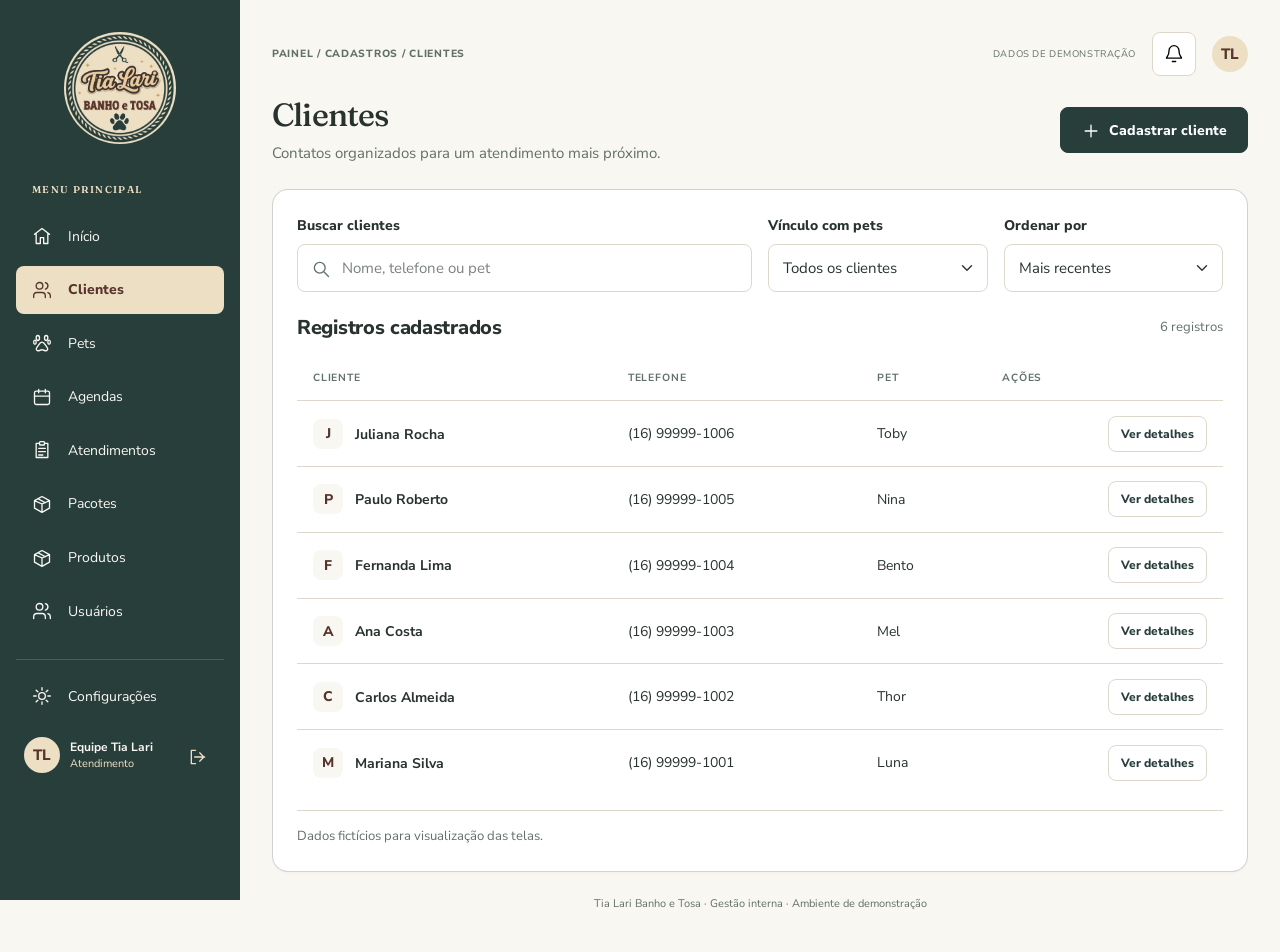
==== clientes.html @ b7acdd8f "Upload do sistema para o github" ====
<!doctype html>
<html lang="pt-BR">
<head>
  <meta charset="utf-8">
  <meta name="viewport" content="width=device-width, initial-scale=1">
  <meta name="theme-color" content="#283e3b">
  <title>Clientes · Tia Lari Banho e Tosa</title>
  <link rel="icon" href="assets/images/logo.png" type="image/png">
  <link rel="stylesheet" href="assets/vendor/bootstrap/bootstrap.min.css">
  <link rel="stylesheet" href="assets/css/theme.css">
  <link rel="stylesheet" href="assets/css/layout.css">
  <link rel="stylesheet" href="assets/css/pages.css">
  <script defer src="assets/vendor/bootstrap/bootstrap.bundle.min.js"></script>
  <script defer src="assets/js/data/demo.js"></script>
  <script defer src="assets/js/components/ui.js"></script>
  <script defer src="assets/js/components/layout.js"></script>
  <script defer src="assets/js/pages/lists.js"></script>
</head>
<body data-page="clientes" data-breadcrumb="Cadastros / Clientes">
  <a class="skip-link" href="#main-content">Pular para o conteúdo</a>
  <div id="app-sidebar"></div>
  <div class="app-workspace">
    <div class="page-container">
      <div id="app-header"></div>
      <main id="main-content" tabindex="-1">
        <header class="page-heading d-flex flex-wrap justify-content-between align-items-center gap-3 mb-4">
          <div><h1>Clientes</h1><p class="text-body-secondary mb-0 mt-2">Contatos organizados para um atendimento mais próximo.</p></div><a href="novo-cliente.html" class="btn btn-primary"><span data-icon="plus"></span>Cadastrar cliente</a>
        </header>
        <section class="card"><div class="card-body"><form class="row g-3 mb-4" role="search" id="filters"><div class="col-lg-6"><label for="search" class="form-label">Buscar clientes</label><div class="search-input"><span data-icon="search"></span><input class="form-control" id="search" type="search" placeholder="Nome, telefone ou pet" autocomplete="off"></div></div><div class="col-sm-6 col-lg-3"><label for="filter" class="form-label">Vínculo com pets</label><select id="filter" class="form-select"><option value="">Todos os clientes</option><option value="with">Com pets</option><option value="without">Sem pets</option></select></div><div class="col-sm-6 col-lg-3"><label for="sort" class="form-label">Ordenar por</label><select id="sort" class="form-select"><option value="recent">Mais recentes</option><option value="asc">Nome: A a Z</option><option value="desc">Nome: Z a A</option></select></div></form><div class="d-flex align-items-center justify-content-between gap-3 mb-3"><h2 class="h5 mb-0">Registros cadastrados</h2><span id="result-count" class="small text-body-secondary" aria-live="polite"></span></div><div class="table-responsive"><table class="table align-middle mb-0"><caption class="visually-hidden">Lista de clientes de demonstração</caption><thead><tr><th scope="col">Cliente</th><th scope="col">Telefone</th><th scope="col">Pet</th><th scope="col">Ações</th></tr></thead><tbody id="records"></tbody></table></div><div id="empty-state" class="empty-state text-center py-5" hidden><span class="icon-tile mx-auto mb-3" data-icon="search"></span><h3 class="h5">Nenhum cliente encontrado</h3><p class="text-body-secondary">Tente outro termo ou altere os filtros.</p><button class="btn btn-outline-primary" type="button" id="clear-filters">Limpar filtros</button></div><div class="list-footer small text-body-secondary mt-3 pt-3">Dados fictícios para visualização das telas.</div></div></section>
      </main>
      <footer class="app-footer">Tia Lari Banho e Tosa · Gestão interna · Ambiente de demonstração</footer>
    </div>
  </div>
  <div id="app-feedback"></div>
</body>
</html>
---- assets/css/theme.css ----
@font-face {
  font-family: "Nunito Sans";
  src: url("../fonts/nunito-sans.woff2") format("woff2");
  font-weight: 400 800;
  font-display: swap;
}
@font-face {
  font-family: Fraunces;
  src: url("../fonts/fraunces.woff2") format("woff2");
  font-weight: 400 600;
  font-display: swap;
}
:root {
  --tl-green: #283e3b;
  --tl-green-dark: #1d302d;
  --tl-cream: #eddfc4;
  --tl-brown: #57352c;
  --tl-gold: #bc8c48;
  --bs-body-bg: #f9f7f2;
  --bs-body-color: #28332f;
  --bs-secondary-color: #62706a;
  --bs-border-color: #ded8cc;
  --bs-body-font-family: "Nunito Sans", system-ui, sans-serif;
  --bs-body-font-size: .9375rem;
  --bs-primary: #283e3b;
  --bs-primary-rgb: 40, 62, 59;
  --bs-link-color: #283e3b;
  --bs-link-hover-color: #57352c;
  --bs-border-radius: .5rem;
}
body { -webkit-font-smoothing: antialiased; }
h1, h2 { font-family: Fraunces, Georgia, serif; font-weight: 500; letter-spacing: -.025em; }
h1 { font-size: clamp(1.8rem, 2.5vw, 2.25rem); }
h2.h4, h2.h5 { font-family: var(--bs-body-font-family); font-weight: 800; letter-spacing: -.015em; }
a { text-underline-offset: 3px; }
button, a, input, select, textarea { touch-action: manipulation; }
:focus-visible { outline: 3px solid var(--tl-gold); outline-offset: 4px; }
[hidden] { display: none !important; }
.icon { width: 20px; height: 20px; flex-shrink: 0; vertical-align: middle; }
.btn { display: inline-flex; align-items: center; justify-content: center; gap: .5rem; min-height: 46px; padding: .7rem 1.25rem; font-size: .875rem; font-weight: 800; }
.btn-primary {
  --bs-btn-bg: var(--tl-green);
  --bs-btn-border-color: var(--tl-green);
  --bs-btn-hover-bg: var(--tl-green-dark);
  --bs-btn-hover-border-color: var(--tl-green-dark);
  --bs-btn-active-bg: var(--tl-green-dark);
  --bs-btn-active-border-color: var(--tl-green-dark);
  --bs-btn-disabled-bg: var(--tl-green);
  --bs-btn-disabled-border-color: var(--tl-green);
  --bs-btn-focus-shadow-rgb: 188, 140, 72;
}
.btn-outline-primary {
  --bs-btn-color: var(--tl-green);
  --bs-btn-border-color: var(--bs-border-color);
  --bs-btn-hover-bg: var(--tl-green);
  --bs-btn-hover-border-color: var(--tl-green);
  --bs-btn-active-bg: var(--tl-green-dark);
  --bs-btn-active-border-color: var(--tl-green-dark);
  --bs-btn-focus-shadow-rgb: 188, 140, 72;
  background: white;
}
.btn-link { min-height: 32px; color: var(--tl-brown); font-weight: 600; }
.card { background: white; border-radius: 1rem; box-shadow: 0 2px 2px #57352c05; }
.card-body { padding: 1.5rem; }
.form-label { font-size: .875rem; font-weight: 800; margin-bottom: .5rem; }
.form-control, .form-select { min-height: 48px; background-color: white; font-size: .9375rem; padding: .7rem .9rem; }
.form-control::placeholder { color: #7b837e; opacity: 1; }
.form-control:focus, .form-select:focus { border-color: var(--tl-gold); box-shadow: 0 0 0 .2rem #bc8c4826; }
textarea.form-control { resize: vertical; }
.required-mark { color: var(--tl-brown); }
.table { --bs-table-bg: transparent; --bs-table-color: var(--bs-body-color); --bs-table-border-color: var(--bs-border-color); font-size: .875rem; }
.table > :not(caption) > * > * { padding: .9rem 1rem; }
.table thead th { font-size: .65rem; text-transform: uppercase; letter-spacing: .08em; color: var(--bs-secondary-color); white-space: nowrap; }
.table tbody tr:last-child > * { border-bottom: 0; }
.table tbody th { font-weight: 700; }
.status-badge { display: inline-block; padding: .3rem .55rem; border: 1px solid var(--bs-border-color); border-radius: .35rem; background: var(--bs-body-bg); font-size: .6875rem; font-weight: 800; white-space: nowrap; }
.status-warm { background: var(--tl-cream); border-color: var(--tl-cream); color: var(--tl-brown); }
.eyebrow { font-size: .65rem; letter-spacing: .14em; text-transform: uppercase; font-weight: 800; }
.icon-tile { display: grid; place-items: center; width: 48px; height: 48px; flex-shrink: 0; border-radius: .75rem; background: var(--bs-body-bg); color: var(--tl-brown); }
.pet-initial { display: inline-grid; place-items: center; width: 30px; height: 30px; margin-right: .75rem; border-radius: .5rem; background: var(--bs-body-bg); color: var(--tl-brown); font-weight: 800; }
.text-link { font-weight: 800; color: var(--tl-brown); }
.skip-link { position: fixed; top: -100px; left: 1rem; z-index: 2000; padding: .75rem 1rem; border-radius: .5rem; background: white; color: var(--tl-green); }
.skip-link:focus { top: 1rem; }
.modal-content { background: white; border-radius: 1rem; }
.modal-header, .modal-footer { padding: 1.25rem 1.5rem; }
.modal-body { padding: 1.5rem; }
.toast { background: var(--tl-green); color: white; border: 0; }
@media (prefers-reduced-motion: reduce) {
  *, *::before, *::after { animation: none !important; transition: none !important; scroll-behavior: auto !important; }
}
---- assets/css/layout.css ----
:root { --tl-sidebar-width: 240px; }
.app-sidebar { --bs-offcanvas-width: var(--tl-sidebar-width); background: var(--tl-green) !important; color: var(--bs-body-bg); }
.sidebar-inner { display: flex; flex-direction: column; width: 100%; min-height: 100%; padding: 1.5rem 1rem 1rem; }
.brand { display: block; align-self: center; margin: .5rem 0 1.75rem; }
.brand img { width: 112px; height: 112px; object-fit: contain; border-radius: 50%; }
.sidebar-label { padding: .75rem 1rem; font-size: .625rem; letter-spacing: .13em; font-weight: 800; color: var(--tl-cream); }
.sidebar-nav { gap: .35rem; }
.sidebar-nav .nav-link { display: flex; gap: 1rem; align-items: center; width: 100%; padding: .8rem 1rem; min-height: 48px; color: var(--bs-body-bg); border: 0; background: transparent; border-radius: .5rem; text-align: left; font-size: .875rem; }
.sidebar-nav .nav-link:hover { background: #ffffff0d; color: white; }
.sidebar-nav .nav-link.active { color: var(--tl-brown); background: var(--tl-cream); font-weight: 800; }
.sidebar-bottom { border-top: 1px solid #eddfc430; padding-top: .75rem; margin-top: auto; }
.profile { display: flex; align-items: center; gap: .65rem; padding: 1rem .5rem 0; }
.avatar { width: 36px; height: 36px; border-radius: 50%; display: inline-grid; place-items: center; flex-shrink: 0; font-weight: 800; color: var(--tl-brown); background: var(--tl-cream); }
.profile strong { display: block; font-size: .75rem; }
.profile small { display: block; font-size: .6875rem; color: var(--tl-cream); }
.profile-logout { color: var(--tl-cream); margin-left: auto; padding: .5rem; border-radius: .4rem; }
.app-workspace { min-height: 100vh; padding: 2rem; }
.page-container { max-width: 1280px; margin: 0 auto; }
.app-header { display: flex; align-items: center; gap: .75rem; margin-bottom: 1.25rem; min-height: 44px; }
.app-breadcrumb { flex: 1; min-width: 0; margin: 0; color: var(--bs-secondary-color); font-size: .65rem; font-weight: 800; letter-spacing: .07em; text-transform: uppercase; }
.header-tools { display: flex; align-items: center; gap: 1rem; }
.demo-label { font-size: .6rem; color: var(--bs-secondary-color); letter-spacing: .06em; text-transform: uppercase; }
.icon-button { width: 44px; height: 44px; min-height: 44px; padding: 0; border: 1px solid var(--bs-border-color); background: white; border-radius: .5rem; display: inline-grid; place-items: center; }
.sidebar-close { color: var(--tl-cream); background: transparent; border: 1px solid #ffffff30; margin-left: auto; }
.app-footer { padding: 1.5rem 0 .5rem; color: var(--bs-secondary-color); font-size: .6875rem; text-align: center; }
@media (min-width: 992px) {
  .app-sidebar { position: fixed; top: 0; bottom: 0; left: 0; width: var(--tl-sidebar-width); z-index: 1030; }
  .app-sidebar .offcanvas-body { display: flex; padding: 0; overflow-y: auto; }
  .app-workspace { margin-left: var(--tl-sidebar-width); }
}
@media (max-width: 991.98px) {
  .app-sidebar .offcanvas-body { padding: 0; }
  .app-workspace { padding: 1.5rem; }
}
@media (max-width: 575.98px) {
  .app-workspace { padding: 1rem; }
  .header-tools { gap: .5rem; }
  .demo-label, .header-tools > .avatar { display: none; }
  .app-breadcrumb { font-size: .6rem; }
  .page-heading > .btn { width: 100%; }
  .card-body { padding: 1rem; }
}
---- assets/css/pages.css ----
/* Dashboard */
.welcome-banner { background: var(--tl-cream); border-radius: 1rem; padding: 1.25rem 1.5rem; color: var(--tl-brown); }
.welcome-banner h2 { color: var(--bs-body-color); }
.welcome-banner p { font-size: .875rem; }
.metric-value { display: block; font-size: 2rem; line-height: 1.3; letter-spacing: -.03em; }
.metric-card .card-body { padding: 1.5rem; }
/* Lists */
.search-input { position: relative; }
.search-input > span { position: absolute; left: .9rem; top: .8rem; color: var(--bs-secondary-color); pointer-events: none; }
.search-input input { padding-left: 2.75rem; }
.list-footer, .form-actions { border-top: 1px solid var(--bs-border-color); }
.table .btn { min-height: 36px; padding: .35rem .75rem; font-size: .75rem; }
.empty-state { border-top: 1px solid var(--bs-border-color); }
/* Registration forms */
.form-card { max-width: 960px; }
.form-card .card-body { padding: 2rem; }
.field-hint { background: var(--bs-body-bg); padding: 1rem; border-radius: .5rem; font-size: .8125rem; color: var(--bs-secondary-color); }
/* Login */
.login-layout { display: grid; grid-template-columns: 1fr 1fr; min-height: 100vh; }
.login-story { display: flex; flex-direction: column; align-items: flex-start; justify-content: space-between; gap: 2rem; padding: clamp(2rem, 4vw, 4rem); background: var(--tl-green); color: var(--tl-cream); }
.login-brand img { width: 136px; height: 136px; border-radius: 50%; }
.login-story h1 { max-width: 510px; font-size: clamp(2rem, 3.3vw, 3.2rem); line-height: 1.15; color: var(--tl-cream); }
.login-story p:not(.eyebrow) { max-width: 370px; opacity: .85; }
.story-signature { padding-top: 1.5rem; border-top: 1px solid #eddfc440; width: 100%; font-family: Fraunces, Georgia, serif; font-size: 1.25rem; }
.login-story footer { font-size: .6rem; letter-spacing: .12em; }
.login-main { display: grid; place-items: center; padding: 3rem; }
.login-content { width: 100%; max-width: 460px; }
.login-content .card-body { padding: 2rem; }
.login-content h2 { font-size: 1.8rem; }
.access-note { display: flex; align-items: center; justify-content: center; gap: .5rem; border-top: 1px solid var(--bs-border-color); padding-top: 1.25rem; color: var(--bs-secondary-color); font-size: .75rem; }
.access-note .icon { width: 16px; height: 16px; }
.demo-note { color: var(--bs-secondary-color); text-align: center; font-size: .75rem; line-height: 1.7; }
.password-toggle { padding: .5rem .85rem; }
@media (max-width: 991.98px) {
  .login-main { padding: 2rem; }
  .login-story { padding: 2rem; }
}
@media (max-width: 767.98px) {
  .login-layout { grid-template-columns: 1fr; }
  .login-story { gap: 1.5rem; padding: 1.5rem; }
  .login-brand img { width: 84px; height: 84px; }
  .login-story h1 { font-size: 1.8rem; max-width: 480px; }
  .login-story .eyebrow, .login-story p:not(.eyebrow), .story-signature, .login-story footer { display: none; }
  .login-main { padding: 1.5rem 1rem; }
  .login-content .card-body, .form-card .card-body { padding: 1.5rem; }
}
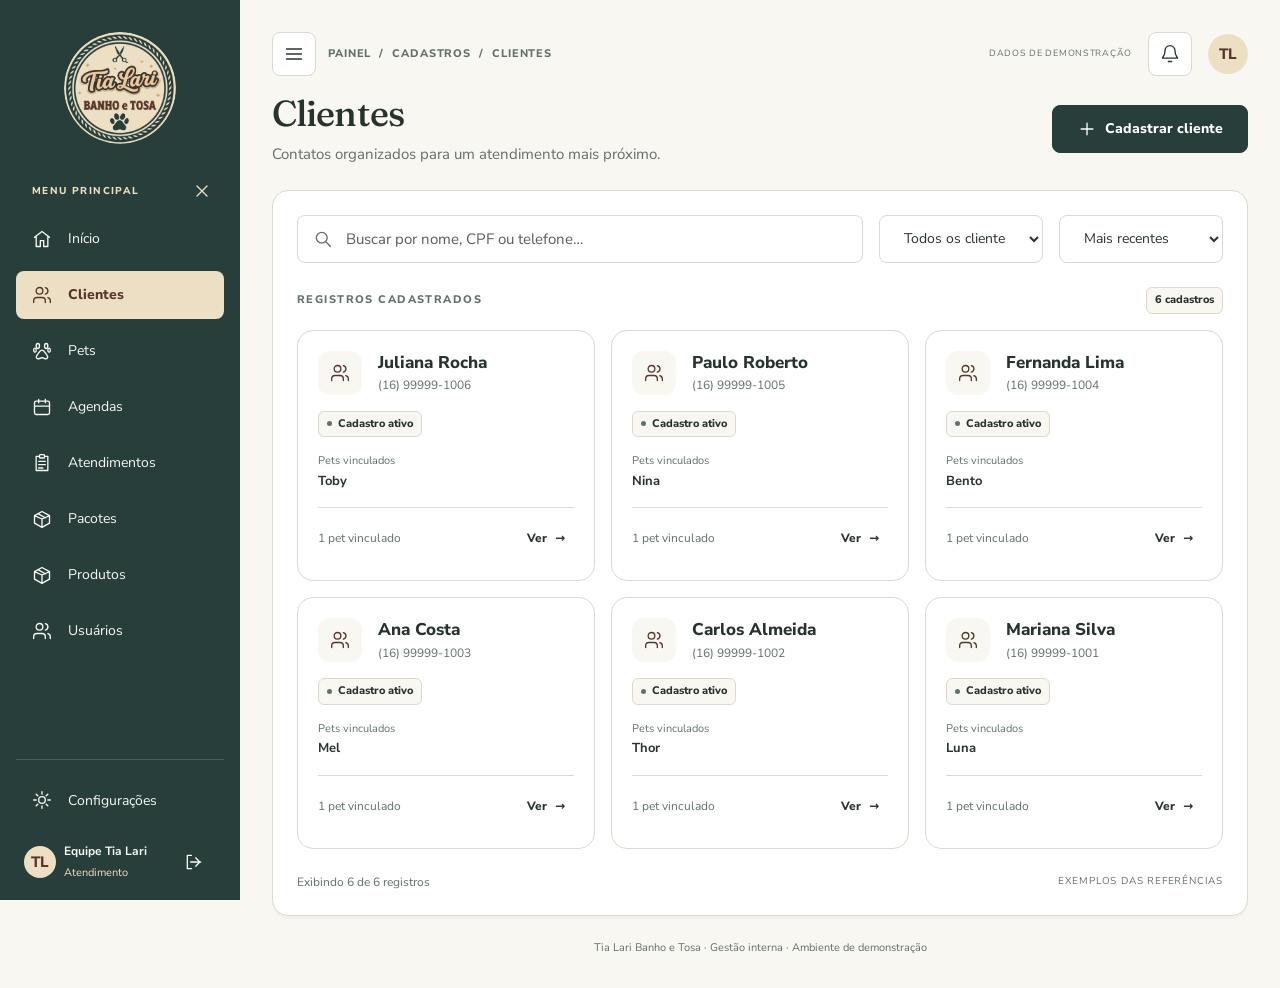
==== commit ea1b3e1d: "Restaura fidelidade visual das telas originais mantendo Bootstrap" ====
--- a/clientes.html
+++ b/clientes.html
@@ -19,16 +19,16 @@
 <body data-page="clientes" data-breadcrumb="Cadastros / Clientes">
   <a class="skip-link" href="#main-content">Pular para o conteúdo</a>
   <div id="app-sidebar"></div>
-  <div class="app-workspace">
-    <div class="page-container">
+  <div class="workspace">
+    <div class="tl-container">
       <div id="app-header"></div>
       <main id="main-content" tabindex="-1">
-        <header class="page-heading d-flex flex-wrap justify-content-between align-items-center gap-3 mb-4">
-          <div><h1>Clientes</h1><p class="text-body-secondary mb-0 mt-2">Contatos organizados para um atendimento mais próximo.</p></div><a href="novo-cliente.html" class="btn btn-primary"><span data-icon="plus"></span>Cadastrar cliente</a>
+        <header class="page-heading row-between">
+          <div><h1>Clientes</h1><p class="lead">Contatos organizados para um atendimento mais próximo.</p></div><a href="novo-cliente.html" class="btn btn-primary"><span data-icon="plus"></span>Cadastrar cliente</a>
         </header>
-        <section class="card"><div class="card-body"><form class="row g-3 mb-4" role="search" id="filters"><div class="col-lg-6"><label for="search" class="form-label">Buscar clientes</label><div class="search-input"><span data-icon="search"></span><input class="form-control" id="search" type="search" placeholder="Nome, telefone ou pet" autocomplete="off"></div></div><div class="col-sm-6 col-lg-3"><label for="filter" class="form-label">Vínculo com pets</label><select id="filter" class="form-select"><option value="">Todos os clientes</option><option value="with">Com pets</option><option value="without">Sem pets</option></select></div><div class="col-sm-6 col-lg-3"><label for="sort" class="form-label">Ordenar por</label><select id="sort" class="form-select"><option value="recent">Mais recentes</option><option value="asc">Nome: A a Z</option><option value="desc">Nome: Z a A</option></select></div></form><div class="d-flex align-items-center justify-content-between gap-3 mb-3"><h2 class="h5 mb-0">Registros cadastrados</h2><span id="result-count" class="small text-body-secondary" aria-live="polite"></span></div><div class="table-responsive"><table class="table align-middle mb-0"><caption class="visually-hidden">Lista de clientes de demonstração</caption><thead><tr><th scope="col">Cliente</th><th scope="col">Telefone</th><th scope="col">Pet</th><th scope="col">Ações</th></tr></thead><tbody id="records"></tbody></table></div><div id="empty-state" class="empty-state text-center py-5" hidden><span class="icon-tile mx-auto mb-3" data-icon="search"></span><h3 class="h5">Nenhum cliente encontrado</h3><p class="text-body-secondary">Tente outro termo ou altere os filtros.</p><button class="btn btn-outline-primary" type="button" id="clear-filters">Limpar filtros</button></div><div class="list-footer small text-body-secondary mt-3 pt-3">Dados fictícios para visualização das telas.</div></div></section>
+        <section class="section card list-panel" data-od-id="clientes-panel"><div class="searchbar"><div class="search-field"><svg viewBox="0 0 24 24" fill="none" stroke="currentColor" stroke-width="1.6" stroke-linecap="round" stroke-linejoin="round" aria-hidden="true"><circle cx="10.5" cy="10.5" r="6.5"/><path d="m16 16 5 5"/></svg><input class="input form-control" type="search" id="search" aria-label="Buscar nome, CPF ou telefone" placeholder="Buscar por nome, CPF ou telefone…" data-od-id="clientes-search"></div><select class="input form-select" id="status-filter" aria-label="Filtrar por vínculo com pets" data-od-id="clientes-filter"><option value="">Todos os clientes</option><option value="with">Com pets</option><option value="without">Sem pets</option></select><select class="input form-select" id="sort" aria-label="Ordenar registros" data-od-id="clientes-sort"><option value="original">Mais recentes</option><option value="asc">Nome: A a Z</option><option value="desc">Nome: Z a A</option></select></div><div class="row-between list-meta"><p class="eyebrow">Registros cadastrados</p><span class="tag" id="record-count" aria-live="polite"></span></div><div class="grid-3" id="records" data-od-id="clientes-grid"></div><div class="list-footer"><span id="list-summary" aria-live="polite"></span><span class="demo">Exemplos das referências</span></div></section>
       </main>
-      <footer class="app-footer">Tia Lari Banho e Tosa · Gestão interna · Ambiente de demonstração</footer>
+      <footer class="footer-note">Tia Lari Banho e Tosa · Gestão interna · Ambiente de demonstração</footer>
     </div>
   </div>
   <div id="app-feedback"></div>
--- a/assets/css/theme.css
+++ b/assets/css/theme.css
@@ -1,90 +1,1058 @@
-@font-face {
-  font-family: "Nunito Sans";
-  src: url("../fonts/nunito-sans.woff2") format("woff2");
-  font-weight: 400 800;
-  font-display: swap;
+@font-face { font-family: 'Nunito Sans'; font-weight: 400 800; font-display: swap; src: url('../fonts/nunito-sans.woff2') format('woff2'); }
+@font-face { font-family: 'Fraunces'; font-weight: 400 600; font-display: swap; src: url('../fonts/fraunces.woff2') format('woff2'); }
+
+:root {
+  --bg:#F9F7F2;
+  --surface:#ffffff;
+  --fg:#28332f;
+  --muted:#62706a;
+  --border:#ded8cc;
+  --accent:#283E3B;
+  --cream:#EDDFC4;
+  --brown:#57352C;
+  --gold:#BC8C48;
+  --accent-soft:color-mix(in oklch,var(--accent) 8%,var(--surface));
+  --fg-soft:color-mix(in oklch,var(--fg) 4%,var(--surface));
+  --font-display:'Fraunces',Georgia,serif;
+  --font-body:'Nunito Sans',system-ui,-apple-system,'Segoe UI',sans-serif;
+  --font-mono:ui-monospace,Consolas,monospace;
+  --fs-h1:36px;
+  --fs-h2:24px;
+  --fs-h3:18px;
+  --fs-body:15px;
+  --fs-meta:12px;
+  --gap-xs:8px;
+  --gap-sm:16px;
+  --gap-md:24px;
+  --gap-lg:32px;
+  --gap-xl:48px;
+  --gap-2xl:64px;
+  --container:1200px;
+  --gutter:32px;
+  --radius:8px;
+  --radius-lg:16px}
+
+
+
+[hidden] {
+  display:none!important}
+.metrics {
+  gap:16px!important;
+  margin-bottom:24px!important}
+.metric {
+  min-height:120px!important}
+.ds-table th,.ds-table td {
+  padding:10px 16px!important}
+.mini-avatar {
+  width:28px!important;
+  height:28px!important}
+.agenda-foot {
+  display:none}
+.topline {
+  margin-bottom:16px!important}
+.welcome {
+  padding:16px 24px!important}
+.profile>div {
+  min-width:0}
+.profile strong {
+  font-size:12px!important}
+.profile {
+  gap:8px!important}
+.profile a {
+  flex-shrink:0}
+.profile>.avatar {
+  width:32px;
+  height:32px}
+.top-tools .demo {
+  font-size:9px}
+*,*::before,*::after {
+  box-sizing:border-box}
+html {
+  -webkit-text-size-adjust:100%}
+body {
+  margin:0;
+  background:var(--bg);
+  color:var(--fg);
+  font-family:var(--font-body);
+  font-size:var(--fs-body);
+  line-height:1.5;
+  -webkit-font-smoothing:antialiased}
+img,svg {
+  display:block;
+  max-width:100%}
+a {
+  color:inherit;
+  text-decoration:none}
+button,input,select,textarea {
+  font:inherit}
+button {
+  cursor:pointer}
+button,a,input,select,textarea {
+  touch-action:manipulation}
+p {
+  text-wrap:pretty}
+h1,h2,h3,h4 {
+  text-wrap:balance;
+  margin:0}
+h1,h2 {
+  font-family:var(--font-display);
+  font-weight:500;
+  letter-spacing:-.025em}
+h1 {
+  font-size:36px;
+  line-height:1.2}
+h2 {
+  font-size:24px;
+  line-height:1.3}
+h3 {
+  font-size:17px;
+  line-height:1.4}
+p {
+  margin:0}
+button svg,a svg {
+  pointer-events:none}
+svg {
+  width:20px;
+  height:20px;
+  flex-shrink:0}
+button {
+  color:inherit}
+button:disabled {
+  cursor:not-allowed;
+  opacity:.5}
+:focus-visible {
+  outline:3px solid var(--gold);
+  outline-offset:4px}
+::placeholder {
+  color:var(--muted);
+  opacity:1}
+
+.tl-container {
+  max-width:var(--container);
+  margin-inline:auto}
+.section {
+  margin-bottom:24px}
+.stack {
+  display:flex;
+  flex-direction:column;
+  gap:24px}
+.tl-row {
+  display:flex;
+  align-items:center;
+  gap:16px}
+.row-between {
+  display:flex;
+  align-items:center;
+  justify-content:space-between;
+  gap:24px}
+.grid-2 {
+  display:grid;
+  grid-template-columns:repeat(2,minmax(0,1fr));
+  gap:24px}
+.grid-3 {
+  display:grid;
+  grid-template-columns:repeat(3,minmax(0,1fr));
+  gap:16px}
+.grid-4 {
+  display:grid;
+  grid-template-columns:repeat(4,minmax(0,1fr));
+  gap:24px}
+.grid-2-1 {
+  display:grid;
+  grid-template-columns:2fr 1fr;
+  gap:32px}
+.grid-1-2 {
+  display:grid;
+  grid-template-columns:1fr 2fr;
+  gap:32px}
+.lead {
+  font-size:15px;
+  color:var(--muted);
+  margin-top:8px}
+.eyebrow {
+  font-size:11px;
+  letter-spacing:.13em;
+  text-transform:uppercase;
+  font-weight:800;
+  color:var(--muted)}
+.meta {
+  font-size:12px;
+  color:var(--muted)}
+.num {
+  font-variant-numeric:tabular-nums}
+.btn {
+  display:inline-flex;
+  align-items:center;
+  justify-content:center;
+  gap:8px;
+  min-height:48px;
+  padding:12px 24px;
+  border-radius:8px;
+  border:1px solid var(--border);
+  font-size:14px;
+  font-weight:800;
+  transition:background .15s,border-color .15s,transform .15s}
+.btn:active {
+  transform:translateY(1px)}
+.btn-primary {
+  background:var(--accent);
+  color:var(--surface);
+  border-color:var(--accent)}
+.btn-primary:hover {
+  background:var(--fg);
+  border-color:var(--fg);
+  color:var(--surface)}
+.btn-secondary {
+  background:var(--surface);
+  color:var(--fg)}
+.btn-secondary:hover {
+  border-color:var(--fg);
+  background:var(--bg)}
+.btn-ghost {
+  background:transparent;
+  border-color:transparent;
+  color:var(--fg);
+  padding:8px 12px}
+.btn-ghost:hover {
+  background:var(--cream);
+  color:var(--fg)}
+.btn-arrow::after {
+  content:'→'}
+.card {
+  background:var(--surface);
+  border:1px solid var(--border);
+  border-radius:16px;
+  padding:24px;
+  box-shadow:0 3px 0 color-mix(in oklch,var(--brown) 3%,transparent)}
+.card-flat {
+  background:transparent;
+  border:0;
+  padding:0}
+.card-rule {
+  border-top:1px solid var(--border);
+  padding-top:24px}
+.feature-mark {
+  width:48px;
+  height:48px;
+  display:grid;
+  place-items:center;
+  border-radius:12px;
+  background:var(--bg);
+  color:var(--brown)}
+.stat-num {
+  font-size:32px;
+  font-weight:700;
+  letter-spacing:-.03em}
+.stat-label {
+  font-size:14px;
+  color:var(--muted)}
+.pill,.tag {
+  display:inline-flex;
+  align-items:center;
+  gap:6px;
+  border-radius:6px;
+  font-size:11px;
+  padding:4px 8px;
+  font-weight:800;
+  background:var(--bg);
+  color:var(--fg);
+  border:1px solid var(--border)}
+.pill::before {
+  content:'';
+  width:5px;
+  height:5px;
+  border-radius:50%;
+  background:var(--muted)}
+.pill.tl-progress {
+  background:var(--cream);
+  color:var(--brown);
+  border-color:var(--cream)}
+.field {
+  display:flex;
+  flex-direction:column;
+  gap:8px;
+  min-width:0}
+.field label {
+  font-size:13px;
+  font-weight:800}
+.input,.textarea {
+  width:100%;
+  min-height:48px;
+  padding:12px 16px;
+  background:var(--surface);
+  border:1px solid var(--border);
+  border-radius:8px;
+  color:var(--fg)}
+.input:hover,.textarea:hover {
+  border-color:var(--muted)}
+.input:focus,.textarea:focus {
+  border-color:var(--accent);
+  outline:2px solid var(--accent);
+  outline-offset:2px}
+.textarea {
+  min-height:104px;
+  resize:vertical}
+.ds-table {
+  width:100%;
+  border-collapse:collapse;
+  font-size:14px}
+.ds-table th,.ds-table td {
+  padding:16px;
+  text-align:left;
+  border-bottom:1px solid var(--border)}
+.ds-table th {
+  font-size:10px;
+  letter-spacing:.1em;
+  text-transform:uppercase;
+  color:var(--muted);
+  font-weight:800}
+.ds-table tbody tr:last-child td {
+  border-bottom:0}
+.ds-table tbody tr:hover {
+  background:var(--bg)}
+.rule {
+  border:0;
+  border-top:1px solid var(--border);
+  margin:0}
+.log-row {
+  display:grid;
+  grid-template-columns:80px 1fr 120px;
+  gap:24px;
+  padding:16px 0;
+  border-top:1px solid var(--border)}
+.content-img {
+  width:auto;
+  height:auto;
+  max-width:100%;
+  object-fit:contain}
+.hero-center {
+  text-align:center}
+.hero-split {
+  display:grid;
+  grid-template-columns:1fr 1fr}
+.hero-cta {
+  display:flex;
+  gap:16px}
+.quote {
+  font-family:var(--font-display);
+  font-size:24px}
+.quote-mark {
+  font-size:64px}
+.quote-author,.pull {
+  font-size:13px}
+.ph-img {
+  border:1px dashed var(--border);
+  padding:24px}
+.wide {
+  aspect-ratio:16/9}
+.square {
+  aspect-ratio:1}
+.portrait {
+  aspect-ratio:3/4}
+.topnav {
+  border-bottom:1px solid var(--border)}
+.pagefoot {
+  font-size:12px;
+  color:var(--muted)}
+
+.sidebar {
+  position:fixed;
+  inset:0 auto 0 0;
+  width:240px;
+  background:var(--accent);
+  color:var(--bg);
+  display:flex;
+  flex-direction:column;
+  padding:32px 16px 16px;
+  z-index:10}
+.brand {
+  display:block;
+  padding:0 16px 24px}
+.brand strong {
+  display:block;
+  font-family:var(--font-display);
+  font-size:30px;
+  font-weight:500;
+  color:var(--cream)}
+.brand span {
+  font-size:11px;
+  letter-spacing:.14em;
+  text-transform:uppercase;
+  color:var(--cream)}
+.brand small {
+  display:block;
+  margin-top:8px;
+  font-size:10px;
+  color:var(--bg)}
+.nav-label {
+  font-size:10px;
+  letter-spacing:.14em;
+  font-weight:800;
+  padding:16px;
+  color:var(--cream)}
+.tl-nav {
+  display:flex;
+  flex-direction:column;
+  gap:8px}
+.tl-nav a,.tl-nav button {
+  display:flex;
+  align-items:center;
+  gap:16px;
+  padding:12px 16px;
+  min-height:48px;
+  border-radius:8px;
+  font-size:14px;
+  text-align:left;
+  color:var(--bg);
+  border:0;
+  background:transparent}
+.tl-nav a:hover,.tl-nav button:hover {
+  background:color-mix(in oklch,var(--accent) 70%,var(--fg));
+  color:var(--surface)}
+.tl-nav .active {
+  background:var(--cream);
+  color:var(--brown);
+  font-weight:800}
+.tl-nav .active:hover {
+  background:var(--cream);
+  color:var(--brown);
+  box-shadow:inset 0 0 0 2px var(--gold)}
+.sidebar-bottom {
+  margin-top:auto;
+  border-top:1px solid color-mix(in oklch,var(--cream) 20%,var(--accent));
+  padding-top:16px}
+.profile {
+  padding:16px 8px 0;
+  display:flex;
+  align-items:center;
+  gap:12px}
+.avatar {
+  display:grid;
+  place-items:center;
+  width:40px;
+  height:40px;
+  border-radius:50%;
+  background:var(--cream);
+  color:var(--brown);
+  font-weight:800;
+  flex-shrink:0}
+.profile strong {
+  display:block;
+  font-size:13px}
+.profile small {
+  font-size:11px;
+  color:var(--cream)}
+.profile a {
+  margin-left:auto;
+  display:grid;
+  place-items:center;
+  width:44px;
+  height:44px;
+  border-radius:8px}
+.profile a:hover {
+  background:var(--fg);
+  color:var(--surface)}
+.workspace {
+  margin-left:240px;
+  padding:32px;
+  min-height:100vh}
+.topline {
+  display:flex;
+  align-items:center;
+  justify-content:space-between;
+  margin-bottom:24px;
+  min-height:40px}
+.tl-breadcrumb {
+  display:flex;
+  align-items:center;
+  gap:8px;
+  font-size:11px;
+  letter-spacing:.08em;
+  color:var(--muted);
+  font-weight:800;
+  text-transform:uppercase;
+  flex-wrap:wrap}
+.tl-breadcrumb a {
+  padding-block:8px}
+.tl-breadcrumb a:hover {
+  text-decoration:underline;
+  color:var(--fg)}
+.top-tools {
+  display:flex;
+  align-items:center;
+  gap:16px}
+.icon-btn {
+  width:44px;
+  height:44px;
+  display:grid;
+  place-items:center;
+  background:var(--surface);
+  border:1px solid var(--border);
+  border-radius:8px}
+.icon-btn:hover {
+  border-color:var(--fg);
+  background:var(--cream);
+  color:var(--fg)}
+.top-tools .avatar {
+  width:40px;
+  height:40px}
+.page-heading {
+  margin-bottom:24px;
+  min-height:72px}
+.page-heading .btn {
+  flex-shrink:0}
+.welcome {
+  background:var(--cream);
+  border:0;
+  box-shadow:none;
+  display:flex;
+  align-items:center;
+  justify-content:space-between;
+  gap:24px;
+  padding:20px 24px;
+  margin-bottom:24px}
+.welcome h2 {
+  font-family:var(--font-body);
+  font-size:19px;
+  font-weight:800;
+  letter-spacing:0}
+.welcome p {
+  font-size:13px;
+  color:var(--brown);
+  margin-top:4px}
+.date {
+  display:flex;
+  align-items:center;
+  gap:12px;
+  font-size:13px;
+  font-weight:700;
+  color:var(--brown)}
+.metrics {
+  margin-bottom:32px}
+.metric {
+  position:relative;
+  display:flex;
+  gap:16px;
+  align-items:flex-start;
+  min-height:136px}
+.metric .metric-body {
+  flex:1}
+.metric .stat-num {
+  margin:2px 0}
+.metric .meta {
+  font-size:11px}
+.metric .arrow {
+  margin-left:auto;
+  color:var(--muted)}
+.panel-head {
+  margin-bottom:16px}
+.panel-head h2 {
+  font-family:var(--font-body);
+  font-size:20px;
+  font-weight:800;
+  letter-spacing:0}
+.demo {
+  font-size:10px;
+  letter-spacing:.08em;
+  text-transform:uppercase;
+  color:var(--muted)}
+.table-wrap {
+  overflow-x:auto}
+.pet-name {
+  font-weight:800}
+.pet-name small {
+  display:block;
+  font-weight:400;
+  font-size:12px;
+  color:var(--muted);
+  margin-top:2px}
+.table-avatar {
+  display:flex;
+  align-items:center;
+  gap:12px}
+.mini-avatar {
+  display:grid;
+  place-items:center;
+  width:32px;
+  height:32px;
+  background:var(--bg);
+  color:var(--brown);
+  border-radius:8px;
+  font-size:12px;
+  font-weight:800}
+.agenda-foot {
+  border-top:1px solid var(--border);
+  padding-top:16px;
+  margin-top:8px;
+  color:var(--muted);
+  font-size:12px}
+.list-panel {
+  padding:24px;
+  min-height:640px}
+.searchbar {
+  display:grid;
+  grid-template-columns:minmax(0,1fr) 164px 164px;
+  gap:16px;
+  margin-bottom:24px}
+.search-field {
+  position:relative}
+.search-field svg {
+  position:absolute;
+  left:16px;
+  top:14px;
+  color:var(--muted)}
+.search-field input {
+  padding-left:48px}
+.list-meta {
+  margin-bottom:16px}
+.record {
+  padding:20px;
+  min-width:0;
+  display:flex;
+  flex-direction:column;
+  gap:16px;
+  box-shadow:none}
+.record:hover {
+  border-color:var(--muted);
+  box-shadow:0 4px 16px color-mix(in oklch,var(--brown) 6%,transparent)}
+.record .record-icon {
+  width:44px;
+  height:44px;
+  background:var(--bg);
+  color:var(--brown);
+  display:grid;
+  place-items:center;
+  border-radius:12px;
+  flex-shrink:0}
+.record h3 {
+  font-size:17px;
+  font-weight:800}
+.record .sub {
+  font-size:12px;
+  color:var(--muted);
+  margin-top:2px}
+.record .pill {
+  align-self:flex-start}
+.record .relation {
+  font-size:13px}
+.relation small {
+  display:block;
+  color:var(--muted);
+  font-size:11px;
+  margin-bottom:2px}
+.record-footer {
+  border-top:1px solid var(--border);
+  display:flex;
+  align-items:center;
+  justify-content:space-between;
+  padding-top:8px;
+  gap:8px}
+.record-footer .btn {
+  font-size:12px;
+  padding:4px 8px;
+  min-height:44px}
+.list-footer {
+  margin-top:24px;
+  display:flex;
+  justify-content:space-between;
+  align-items:center;
+  font-size:12px;
+  color:var(--muted)}
+.no-results {
+  padding:64px 24px;
+  text-align:center;
+  grid-column:1/-1}
+.form-panel {
+  max-width:864px;
+  margin:0 auto;
+  padding:32px}
+.form-banner {
+  padding:16px 20px;
+  border-radius:8px;
+  background:var(--bg);
+  margin-bottom:24px;
+  border:1px solid var(--border)}
+.form-banner h2 {
+  font-family:var(--font-body);
+  font-size:18px;
+  font-weight:800;
+  letter-spacing:0}
+.form-banner p {
+  font-size:13px;
+  color:var(--muted);
+  margin-top:4px}
+.form-grid {
+  display:grid;
+  grid-template-columns:1fr 1fr;
+  gap:16px 24px}
+.span-2 {
+  grid-column:1/-1}
+.form-actions {
+  border-top:1px solid var(--border);
+  margin-top:32px;
+  padding-top:16px;
+  display:flex;
+  align-items:center;
+  justify-content:space-between;
+  gap:24px}
+.form-actions .tl-row {
+  gap:12px}
+.form-tip {
+  font-size:12px;
+  color:var(--muted);
+  background:var(--bg);
+  padding:16px;
+  border-radius:8px;
+  margin-top:24px;
+  display:flex;
+  gap:12px;
+  align-items:center}
+.form-tip svg {
+  width:16px;
+  height:16px}
+.form-error {
+  color:var(--brown);
+  font-size:13px;
+  font-weight:800;
+  padding-top:12px;
+  min-height:20px}
+.form-error:empty {
+  display:none}
+.footer-note {
+  margin-top:24px;
+  text-align:center;
+  color:var(--muted);
+  font-size:11px}
+.login-layout {
+  min-height:100vh;
+  display:grid;
+  grid-template-columns:1fr 1fr}
+.login-story {
+  background:var(--accent);
+  color:var(--bg);
+  padding:64px 72px;
+  display:flex;
+  flex-direction:column;
+  position:relative}
+.login-story .brand {
+  padding:0;
+  margin-bottom:72px}
+.login-story .brand strong {
+  font-size:42px}
+.login-story h1 {
+  font-size:44px;
+  line-height:1.2;
+  color:var(--cream);
+  max-width:480px}
+.login-story .lead {
+  color:var(--bg);
+  max-width:400px;
+  margin-top:24px;
+  font-size:16px}
+.story-mark {
+  margin-top:auto;
+  padding-top:64px}
+.story-mark .line {
+  width:64px;
+  height:2px;
+  background:var(--gold);
+  margin-bottom:24px}
+.story-mark p {
+  font-family:var(--font-display);
+  font-size:28px;
+  line-height:1.4;
+  max-width:370px;
+  color:var(--cream)}
+.login-story footer {
+  padding-top:48px;
+  margin-top:48px;
+  border-top:1px solid color-mix(in oklch,var(--cream) 25%,var(--accent));
+  font-size:11px;
+  color:var(--cream);
+  letter-spacing:.06em}
+.login-main {
+  display:flex;
+  align-items:center;
+  justify-content:center;
+  padding:48px;
+  flex-direction:column;
+  gap:32px}
+.login-card {
+  width:100%;
+  max-width:480px;
+  padding:40px}
+.login-card .eyebrow {
+  margin-bottom:16px}
+.login-card h2 {
+  font-size:32px;
+  color:var(--brown)}
+.login-card .lead {
+  margin-bottom:32px;
+  font-size:14px}
+.login-card .field {
+  margin-bottom:24px}
+.password-wrap {
+  position:relative}
+.password-wrap input {
+  padding-right:56px}
+.password-wrap button {
+  position:absolute;
+  right:4px;
+  top:4px;
+  width:40px;
+  height:40px;
+  background:transparent;
+  border:0;
+  display:grid;
+  place-items:center;
+  border-radius:4px}
+.password-wrap button:hover {
+  background:var(--bg)}
+.password-wrap button:focus-visible {
+  outline-offset:0}
+.login-card .forgot {
+  display:flex;
+  justify-content:flex-end;
+  margin-top:-8px;
+  margin-bottom:24px}
+.login-card .forgot button {
+  min-height:44px;
+  font-size:13px;
+  padding-right:0}
+.full {
+  width:100%}
+.login-card .access-note {
+  text-align:center;
+  font-size:11px;
+  color:var(--muted);
+  margin-top:24px;
+  display:flex;
+  align-items:center;
+  justify-content:center;
+  gap:8px}
+.login-card .access-note svg {
+  width:14px;
+  height:14px}
+.asset-note {
+  max-width:400px;
+  text-align:center;
+  font-size:11px;
+  color:var(--muted)}
+.tl-toast {
+  position:fixed;
+  bottom:24px;
+  left:calc(50% + 120px);
+  transform:translateX(-50%);
+  background:var(--fg);
+  color:var(--surface);
+  padding:16px 24px;
+  border-radius:8px;
+  box-shadow:0 8px 32px color-mix(in oklch,var(--fg) 16%,transparent);
+  z-index:50;
+  max-width:calc(100vw - 48px);
+  font-size:14px}
+.tl-toast[hidden] {
+  display:none}
+dialog {
+  border:1px solid var(--border);
+  border-radius:16px;
+  padding:32px;
+  width:min(480px,calc(100vw - 32px));
+  color:var(--fg);
+  background:var(--surface);
+  box-shadow:0 24px 80px color-mix(in oklch,var(--fg) 24%,transparent)}
+dialog::backdrop {
+  background:color-mix(in oklch,var(--fg) 45%,transparent)}
+dialog .dialog-head {
+  display:flex;
+  justify-content:space-between;
+  align-items:center;
+  gap:16px;
+  margin-bottom:16px}
+dialog .stack {
+  gap:16px}
+dialog .detail-row {
+  display:flex;
+  justify-content:space-between;
+  gap:24px;
+  border-bottom:1px solid var(--border);
+  padding-bottom:12px;
+  font-size:14px}
+dialog .detail-row span {
+  color:var(--muted)}
+.mobile-toggle {
+  display:none}
+.muted {
+  color:var(--muted)}
+.screen-links {
+  display:flex;
+  gap:8px;
+  flex-wrap:wrap}
+
+@media(min-width:1600px) {
+  .workspace>.tl-container {
+  max-width:1280px}
 }
-@font-face {
-  font-family: Fraunces;
-  src: url("../fonts/fraunces.woff2") format("woff2");
-  font-weight: 400 600;
-  font-display: swap;
+@media(max-width:1100px) {
+  .grid-3 {
+  grid-template-columns:repeat(2,minmax(0,1fr))}
+.searchbar {
+  grid-template-columns:minmax(0,1fr) 150px}
+.searchbar>select:last-child {
+  grid-column:1/-1}
+.login-story {
+  padding:48px}
+.login-main {
+  padding:32px}
+.login-story h1 {
+  font-size:38px}
 }
-:root {
-  --tl-green: #283e3b;
-  --tl-green-dark: #1d302d;
-  --tl-cream: #eddfc4;
-  --tl-brown: #57352c;
-  --tl-gold: #bc8c48;
-  --bs-body-bg: #f9f7f2;
-  --bs-body-color: #28332f;
-  --bs-secondary-color: #62706a;
-  --bs-border-color: #ded8cc;
-  --bs-body-font-family: "Nunito Sans", system-ui, sans-serif;
-  --bs-body-font-size: .9375rem;
-  --bs-primary: #283e3b;
-  --bs-primary-rgb: 40, 62, 59;
-  --bs-link-color: #283e3b;
-  --bs-link-hover-color: #57352c;
-  --bs-border-radius: .5rem;
+@media(max-width:920px) {
+  .grid-2,.grid-3,.grid-4,.grid-2-1,.grid-1-2,.hero-split {
+  grid-template-columns:1fr}
+.sidebar {
+  transform:translateX(-100%);
+  transition:transform .2s}
+.sidebar.open {
+  transform:translateX(0);
+  box-shadow:16px 0 48px color-mix(in oklch,var(--fg) 20%,transparent)}
+.workspace {
+  margin-left:0;
+  padding:24px}
+.mobile-toggle {
+  display:grid}
+.topline {
+  gap:12px}
+.tl-breadcrumb {
+  flex:1}
+.top-tools {
+  gap:8px}
+.page-heading {
+  align-items:flex-start}
+.page-heading h1 {
+  font-size:30px}
+.welcome {
+  flex-direction:column;
+  align-items:flex-start}
+.metrics {
+  grid-template-columns:1fr 1fr}
+.searchbar {
+  grid-template-columns:1fr 1fr}
+.searchbar .search-field {
+  grid-column:1/-1}
+.searchbar>select:last-child {
+  grid-column:auto}
+.form-panel {
+  padding:24px}
+.login-layout {
+  grid-template-columns:1fr}
+.login-story {
+  padding:32px}
+.login-story .brand {
+  margin-bottom:24px}
+.login-story h1 {
+  font-size:32px}
+.login-story .lead,.story-mark,.login-story footer {
+  display:none}
+.login-main {
+  padding:32px 24px}
+.login-card {
+  padding:32px}
+.tl-toast {
+  left:50%}
+.table-wrap .ds-table {
+  min-width:600px}
+.top-tools>.avatar {
+  display:none}
 }
-body { -webkit-font-smoothing: antialiased; }
-h1, h2 { font-family: Fraunces, Georgia, serif; font-weight: 500; letter-spacing: -.025em; }
-h1 { font-size: clamp(1.8rem, 2.5vw, 2.25rem); }
-h2.h4, h2.h5 { font-family: var(--bs-body-font-family); font-weight: 800; letter-spacing: -.015em; }
-a { text-underline-offset: 3px; }
-button, a, input, select, textarea { touch-action: manipulation; }
-:focus-visible { outline: 3px solid var(--tl-gold); outline-offset: 4px; }
-[hidden] { display: none !important; }
-.icon { width: 20px; height: 20px; flex-shrink: 0; vertical-align: middle; }
-.btn { display: inline-flex; align-items: center; justify-content: center; gap: .5rem; min-height: 46px; padding: .7rem 1.25rem; font-size: .875rem; font-weight: 800; }
-.btn-primary {
-  --bs-btn-bg: var(--tl-green);
-  --bs-btn-border-color: var(--tl-green);
-  --bs-btn-hover-bg: var(--tl-green-dark);
-  --bs-btn-hover-border-color: var(--tl-green-dark);
-  --bs-btn-active-bg: var(--tl-green-dark);
-  --bs-btn-active-border-color: var(--tl-green-dark);
-  --bs-btn-disabled-bg: var(--tl-green);
-  --bs-btn-disabled-border-color: var(--tl-green);
-  --bs-btn-focus-shadow-rgb: 188, 140, 72;
+@media(max-width:600px) {
+  .workspace {
+  padding:16px}
+.page-heading {
+  flex-direction:column;
+  gap:16px}
+.metrics,.grid-3,.form-grid {
+  grid-template-columns:1fr}
+.span-2 {
+  grid-column:auto}
+.form-actions {
+  align-items:flex-start;
+  flex-direction:column}
+.form-actions .tl-row {
+  width:100%;
+  justify-content:flex-end}
+.form-actions .btn {
+  padding:12px 16px}
+.list-panel,.form-panel {
+  padding:16px}
+.searchbar {
+  grid-template-columns:1fr}
+.searchbar>select:last-child {
+  grid-column:auto}
+.panel-head {
+  align-items:flex-start;
+  gap:12px}
+.date {
+  font-size:12px}
+.login-card {
+  padding:24px}
+.tl-breadcrumb {
+  font-size:9px}
+.top-tools {
+  gap:8px}
+.list-footer {
+  gap:16px;
+  align-items:flex-start}
+.record {
+  padding:16px}
 }
-.btn-outline-primary {
-  --bs-btn-color: var(--tl-green);
-  --bs-btn-border-color: var(--bs-border-color);
-  --bs-btn-hover-bg: var(--tl-green);
-  --bs-btn-hover-border-color: var(--tl-green);
-  --bs-btn-active-bg: var(--tl-green-dark);
-  --bs-btn-active-border-color: var(--tl-green-dark);
-  --bs-btn-focus-shadow-rgb: 188, 140, 72;
-  background: white;
+
+
+.mobile-toggle {
+  display:grid;
+  flex-shrink:0}
+.sidebar[hidden] {
+  display:none}
+.sidebar>.nav-label {
+  position:relative;
+  min-height:44px;
+  padding-right:52px}
+.sidebar-close {
+  position:absolute;
+  right:0;
+  top:50%;
+  transform:translateY(-50%);
+  display:grid;
+  place-items:center;
+  width:44px;
+  height:44px;
+  padding:0;
+  border:0;
+  border-radius:8px;
+  background:var(--accent);
+  color:var(--cream)}
+.sidebar-close:hover {
+  background:var(--fg);
+  color:var(--surface)}
+.sidebar-close:focus-visible {
+  outline:2px solid var(--cream);
+  outline-offset:2px}
+@media(min-width:921px) {
+  body.sidebar-collapsed .sidebar {
+  display:none}
+body.sidebar-collapsed .workspace {
+  margin-left:0}
+.topline {
+  gap:12px}
+.tl-breadcrumb {
+  flex:1}
 }
-.btn-link { min-height: 32px; color: var(--tl-brown); font-weight: 600; }
-.card { background: white; border-radius: 1rem; box-shadow: 0 2px 2px #57352c05; }
-.card-body { padding: 1.5rem; }
-.form-label { font-size: .875rem; font-weight: 800; margin-bottom: .5rem; }
-.form-control, .form-select { min-height: 48px; background-color: white; font-size: .9375rem; padding: .7rem .9rem; }
-.form-control::placeholder { color: #7b837e; opacity: 1; }
-.form-control:focus, .form-select:focus { border-color: var(--tl-gold); box-shadow: 0 0 0 .2rem #bc8c4826; }
-textarea.form-control { resize: vertical; }
-.required-mark { color: var(--tl-brown); }
-.table { --bs-table-bg: transparent; --bs-table-color: var(--bs-body-color); --bs-table-border-color: var(--bs-border-color); font-size: .875rem; }
-.table > :not(caption) > * > * { padding: .9rem 1rem; }
-.table thead th { font-size: .65rem; text-transform: uppercase; letter-spacing: .08em; color: var(--bs-secondary-color); white-space: nowrap; }
-.table tbody tr:last-child > * { border-bottom: 0; }
-.table tbody th { font-weight: 700; }
-.status-badge { display: inline-block; padding: .3rem .55rem; border: 1px solid var(--bs-border-color); border-radius: .35rem; background: var(--bs-body-bg); font-size: .6875rem; font-weight: 800; white-space: nowrap; }
-.status-warm { background: var(--tl-cream); border-color: var(--tl-cream); color: var(--tl-brown); }
-.eyebrow { font-size: .65rem; letter-spacing: .14em; text-transform: uppercase; font-weight: 800; }
-.icon-tile { display: grid; place-items: center; width: 48px; height: 48px; flex-shrink: 0; border-radius: .75rem; background: var(--bs-body-bg); color: var(--tl-brown); }
-.pet-initial { display: inline-grid; place-items: center; width: 30px; height: 30px; margin-right: .75rem; border-radius: .5rem; background: var(--bs-body-bg); color: var(--tl-brown); font-weight: 800; }
-.text-link { font-weight: 800; color: var(--tl-brown); }
-.skip-link { position: fixed; top: -100px; left: 1rem; z-index: 2000; padding: .75rem 1rem; border-radius: .5rem; background: white; color: var(--tl-green); }
-.skip-link:focus { top: 1rem; }
-.modal-content { background: white; border-radius: 1rem; }
-.modal-header, .modal-footer { padding: 1.25rem 1.5rem; }
-.modal-body { padding: 1.5rem; }
-.toast { background: var(--tl-green); color: white; border: 0; }
-@media (prefers-reduced-motion: reduce) {
-  *, *::before, *::after { animation: none !important; transition: none !important; scroll-behavior: auto !important; }
-}
+
+.brand img {
+  display:block;
+  width:112px;
+  height:auto;
+  max-width:100%;
+  object-fit:contain;
+  margin-inline:auto}
+
